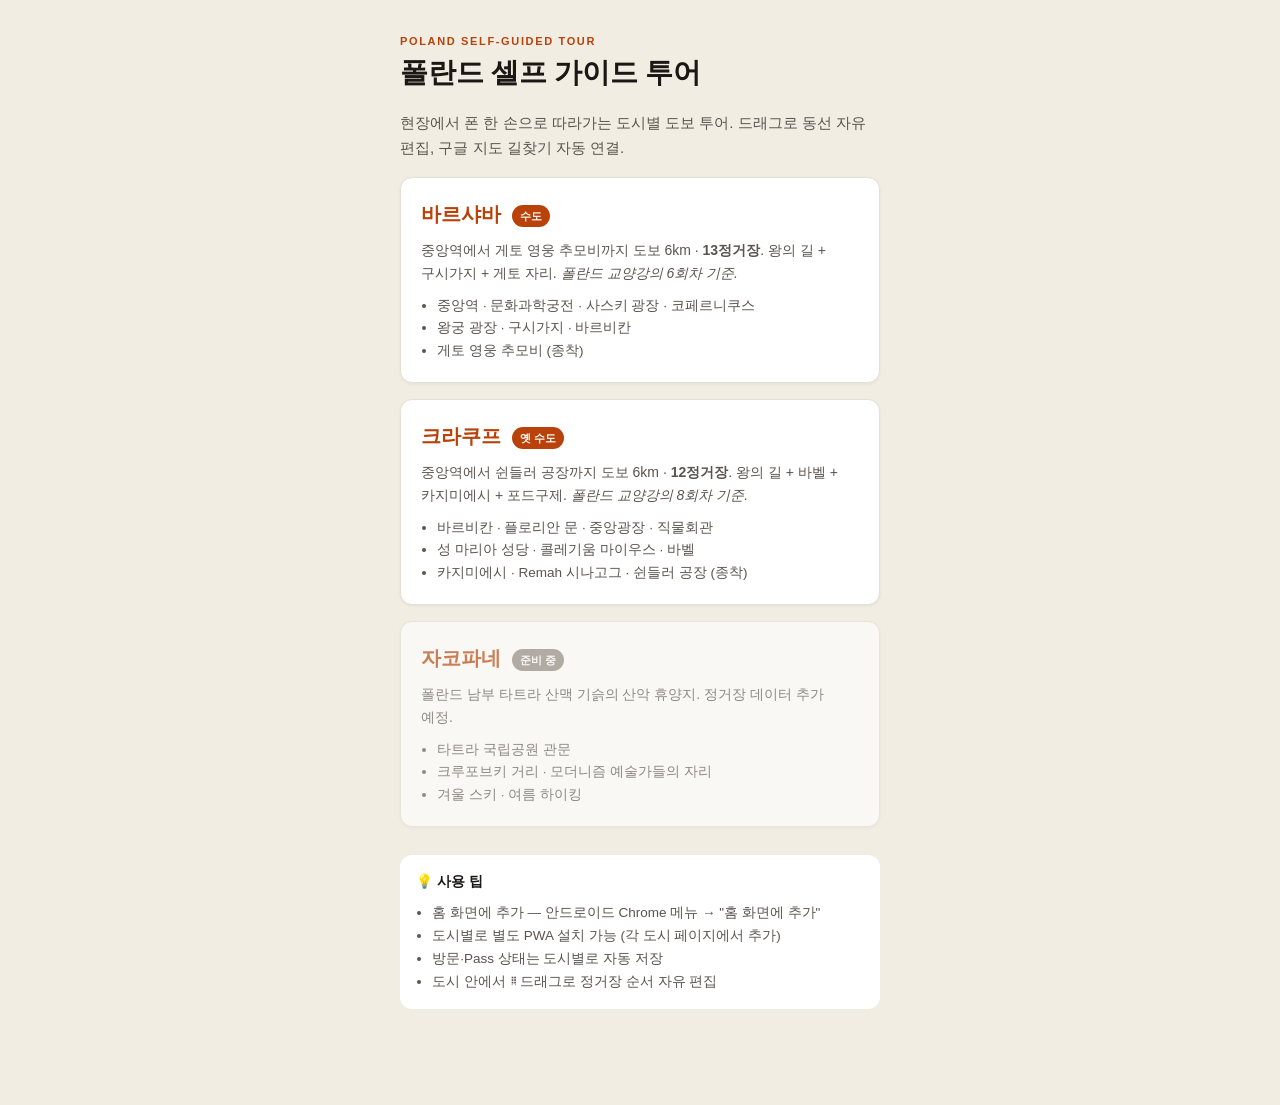
==== city/index.html @ 7bd55c39 "도시별 폴더 구조 + 크라쿠프 추가 + 시트 방문 버튼 A. v3 sheet 행에 방문 버튼 추가 (방문 | 패스 순)    - sheet-visit 버튼 추가, 클릭 시 본문 카" ====
<!DOCTYPE html>
<html lang="ko">
<head>
<meta charset="UTF-8">
<meta name="viewport" content="width=device-width, initial-scale=1, viewport-fit=cover">
<meta name="theme-color" content="#b8420a">
<title>폴란드 셀프 가이드 투어</title>
<meta name="description" content="폴란드 도시별 도보 가이드 투어 — 바르샤바, 크라쿠프, 자코파네.">
<link rel="stylesheet" href="../navi/assets/css/navi.css">
<link rel="apple-touch-icon" href="../navi/assets/icons/icon-192.png">
<link rel="icon" type="image/png" href="../navi/assets/icons/icon-192.png">
</head>
<body>

<div class="landing">
  <div style="font-size: 11px; letter-spacing: 0.15em; text-transform: uppercase; color: var(--accent); font-weight: 700;">Poland Self-Guided Tour</div>
  <h1>폴란드 셀프 가이드 투어</h1>
  <p class="lead">현장에서 폰 한 손으로 따라가는 도시별 도보 투어. 드래그로 동선 자유 편집, 구글 지도 길찾기 자동 연결.</p>

  <a class="version-card" href="warsaw/">
    <h3>바르샤바 <span class="tag">수도</span></h3>
    <p>중앙역에서 게토 영웅 추모비까지 도보 6km · <strong>13정거장</strong>. 왕의 길 + 구시가지 + 게토 자리. <em>폴란드 교양강의 6회차 기준.</em></p>
    <ul>
      <li>중앙역 · 문화과학궁전 · 사스키 광장 · 코페르니쿠스</li>
      <li>왕궁 광장 · 구시가지 · 바르비칸</li>
      <li>게토 영웅 추모비 (종착)</li>
    </ul>
  </a>

  <a class="version-card" href="krakow/">
    <h3>크라쿠프 <span class="tag">옛 수도</span></h3>
    <p>중앙역에서 쉰들러 공장까지 도보 6km · <strong>12정거장</strong>. 왕의 길 + 바벨 + 카지미에시 + 포드구제. <em>폴란드 교양강의 8회차 기준.</em></p>
    <ul>
      <li>바르비칸 · 플로리안 문 · 중앙광장 · 직물회관</li>
      <li>성 마리아 성당 · 콜레기움 마이우스 · 바벨</li>
      <li>카지미에시 · Remah 시나고그 · 쉰들러 공장 (종착)</li>
    </ul>
  </a>

  <a class="version-card" href="zakopane/" style="opacity: 0.65;">
    <h3>자코파네 <span class="tag" style="background: var(--ink-mute);">준비 중</span></h3>
    <p>폴란드 남부 타트라 산맥 기슭의 산악 휴양지. 정거장 데이터 추가 예정.</p>
    <ul>
      <li>타트라 국립공원 관문</li>
      <li>크루포브키 거리 · 모더니즘 예술가들의 자리</li>
      <li>겨울 스키 · 여름 하이킹</li>
    </ul>
  </a>

  <div style="margin-top: 28px; padding: 16px; background: var(--bg-card); border-radius: var(--radius); font-size: 13.5px; color: var(--ink-soft); line-height: 1.7;">
    <strong style="color: var(--ink);">💡 사용 팁</strong>
    <ul style="margin: 8px 0 0; padding-left: 1.2em;">
      <li>홈 화면에 추가 — 안드로이드 Chrome 메뉴 → "홈 화면에 추가"</li>
      <li>도시별로 별도 PWA 설치 가능 (각 도시 페이지에서 추가)</li>
      <li>방문·Pass 상태는 도시별로 자동 저장</li>
      <li>도시 안에서 ⠿ 드래그로 정거장 순서 자유 편집</li>
    </ul>
  </div>
</div>

</body>
</html>
---- navi/assets/css/navi.css ----
/* ============================================================
   바르샤바 투어 NAVI — 모바일 우선
   ============================================================ */

:root {
  --bg:        #faf8f3;
  --bg-card:   #ffffff;
  --bg-walk:   #f1ede2;
  --bg-tram:   #fff4e1;
  --ink:       #1a1714;
  --ink-soft:  #5b5450;
  --ink-mute:  #908882;
  --line:      #e6e0d4;
  --accent:    #b8420a;
  --accent-soft: #d97350;
  --visited:   #4a7c4e;
  --visited-bg: #e8f1e9;
  --shadow-sm: 0 1px 3px rgba(0,0,0,0.06);
  --shadow-md: 0 4px 14px rgba(0,0,0,0.08);
  --radius:    12px;
  --font-serif: ui-serif, Georgia, 'Iowan Old Style', 'Apple Garamond', serif;
  --font-sans: -apple-system, BlinkMacSystemFont, 'Pretendard', 'Apple SD Gothic Neo', 'Segoe UI', sans-serif;
  --bottom-nav-h: 64px;
}

@media (prefers-color-scheme: dark) {
  :root {
    --bg:        #16130f;
    --bg-card:   #211c17;
    --bg-walk:   #2a241c;
    --bg-tram:   #322820;
    --ink:       #f0e9dc;
    --ink-soft:  #b8aea0;
    --ink-mute:  #807870;
    --line:      #3a3128;
    --accent:    #ff8e5c;
    --accent-soft: #d97350;
    --visited:   #88c08c;
    --visited-bg: #1e2a1f;
    --shadow-sm: 0 1px 3px rgba(0,0,0,0.4);
    --shadow-md: 0 4px 14px rgba(0,0,0,0.5);
  }
}

* { box-sizing: border-box; -webkit-tap-highlight-color: transparent; }

html, body {
  margin: 0; padding: 0;
  background: var(--bg);
  color: var(--ink);
  font-family: var(--font-sans);
  font-size: 16px;
  line-height: 1.65;
  word-break: keep-all;
  overflow-wrap: break-word;
}

body {
  padding-bottom: calc(var(--bottom-nav-h) + env(safe-area-inset-bottom));
}

a { color: var(--accent); text-decoration: none; }
a:active { opacity: 0.6; }

/* ====== Header ====== */
.tour-header {
  padding: 24px 20px 16px;
  background: linear-gradient(180deg, var(--bg-card) 0%, var(--bg) 100%);
  border-bottom: 1px solid var(--line);
}
.tour-header .kicker {
  font-size: 11px; letter-spacing: 0.15em; text-transform: uppercase;
  color: var(--accent); font-weight: 700;
}
.tour-header h1 {
  font-family: var(--font-serif);
  font-size: 26px; line-height: 1.25;
  margin: 8px 0 8px;
}
.tour-header .subtitle {
  font-size: 14px; color: var(--ink-soft); margin: 0;
}
.tour-meta {
  display: grid; grid-template-columns: repeat(3, 1fr); gap: 8px;
  margin-top: 16px;
}
.tour-meta .item {
  background: var(--bg-card); padding: 10px 8px;
  border-radius: 8px; text-align: center;
  border: 1px solid var(--line);
}
.tour-meta .val { font-size: 16px; font-weight: 700; color: var(--accent); }
.tour-meta .key { font-size: 11px; color: var(--ink-mute); }

/* ====== Ticket Guide (펼침 카드) ====== */
.ticket-card {
  margin: 0;
  background: var(--bg-card);
  border-bottom: 1px solid var(--line);
}
.ticket-card summary {
  list-style: none;
  cursor: pointer;
  padding: 14px 20px;
  font-size: 14px; font-weight: 600;
  display: flex; align-items: center; gap: 8px;
  color: var(--ink);
  user-select: none;
}
.ticket-card summary::-webkit-details-marker { display: none; }
.ticket-card summary::after {
  content: '▾';
  margin-left: auto;
  color: var(--ink-mute);
  transition: transform 0.2s;
}
.ticket-card[open] summary::after { transform: rotate(180deg); }
.ticket-card .ticket-body {
  padding: 0 20px 20px;
  font-size: 13.5px;
  color: var(--ink-soft);
  line-height: 1.7;
}
.ticket-card .ticket-body table {
  width: 100%; border-collapse: collapse;
  margin: 8px 0 12px;
  font-size: 13px;
}
.ticket-card .ticket-body th,
.ticket-card .ticket-body td {
  text-align: left; padding: 6px 4px;
  border-bottom: 1px solid var(--line);
}
.ticket-card .ticket-body th {
  color: var(--ink-mute); font-size: 11px;
  text-transform: uppercase; letter-spacing: 0.05em;
}
.ticket-card .ticket-body td strong { color: var(--ink); }
.ticket-card .ticket-body .price { font-weight: 700; color: var(--accent); white-space: nowrap; }
.ticket-card .ticket-body h4 {
  font-size: 14px; margin: 14px 0 6px;
  color: var(--ink);
}
.ticket-card .ticket-body ul { margin: 6px 0; padding-left: 1.2em; }
.ticket-card .warning {
  background: var(--bg-tram);
  border-left: 3px solid var(--accent);
  padding: 8px 12px;
  margin: 10px 0;
  font-size: 13px;
  border-radius: 0 6px 6px 0;
}

/* ====== Progress Bar ====== */
.progress-bar {
  position: sticky; top: 0; z-index: 50;
  background: var(--bg);
  padding: 8px 12px 8px 16px;
  border-bottom: 1px solid var(--line);
  display: flex; align-items: center; gap: 8px;
  font-size: 13px;
}
.progress-bar .btn-scroll-top,
.progress-bar .btn-reset-order {
  flex: 0 0 auto;
  min-width: 32px; height: 32px;
  border: 1px solid var(--line);
  background: var(--bg-card);
  color: var(--ink);
  border-radius: 8px;
  font-size: 14px;
  cursor: pointer;
  display: inline-flex; align-items: center; justify-content: center;
  padding: 0 8px;
  font-family: inherit;
}
.progress-bar .btn-scroll-top:active,
.progress-bar .btn-reset-order:active { opacity: 0.55; }
.progress-bar .track {
  flex: 1; height: 6px; background: var(--line);
  border-radius: 999px; overflow: hidden;
}
.progress-bar .fill {
  height: 100%; background: var(--accent); width: 0%;
  transition: width 0.3s ease;
}
.progress-bar .count { color: var(--ink-soft); font-variant-numeric: tabular-nums; }

/* ====== Overview Map (v1) ====== */
.overview-map {
  height: 260px;
  margin: 16px 0;
  border-top: 1px solid var(--line);
  border-bottom: 1px solid var(--line);
}
.overview-map .leaflet-container { background: var(--bg); }

/* ====== Stops ====== */
main { padding: 0; }
.stops { display: flex; flex-direction: column; }

.stop {
  background: var(--bg-card);
  border-top: 1px solid var(--line);
  scroll-margin-top: 56px;
  transition: background 0.3s ease;
}
.stop.visited {
  background: var(--visited-bg);
}

.stop-photo {
  margin: 0; position: relative; aspect-ratio: 16 / 10;
  background: var(--line); overflow: hidden;
}
.stop-photo img {
  width: 100%; height: 100%; object-fit: cover; display: block;
}
.stop-photo .stop-num {
  position: absolute; top: 12px; left: 12px;
  background: var(--accent); color: white;
  font-weight: 700; font-size: 13px;
  padding: 6px 12px; border-radius: 999px;
  letter-spacing: 0.05em;
  box-shadow: var(--shadow-sm);
}
.stop.extension .stop-photo .stop-num { background: var(--ink-soft); }
.stop.terminus .stop-photo .stop-num { background: var(--visited); }

.stop-body { padding: 20px; }
.stop-time {
  font-size: 12px; color: var(--accent);
  font-weight: 600; letter-spacing: 0.05em;
  text-transform: uppercase;
}
.stop-body h2 {
  font-family: var(--font-serif);
  font-size: 22px; line-height: 1.3;
  margin: 4px 0 2px;
}
.stop-pl {
  font-style: italic; color: var(--ink-mute);
  font-size: 14px; margin-bottom: 14px;
}
.stop-body p { margin: 10px 0; font-size: 15.5px; }
.stop-body ul { margin: 8px 0; padding-left: 1.2em; font-size: 14.5px; color: var(--ink-soft); }
.stop-body strong { color: var(--ink); }

/* ====== Stop Actions ====== */
.stop-actions {
  display: flex; gap: 8px; margin-top: 18px;
  flex-wrap: wrap;
}
.stop-actions button,
.stop-actions a {
  flex: 1 1 auto;
  min-height: 44px;
  padding: 0 16px;
  border-radius: 10px;
  border: 1px solid var(--line);
  background: var(--bg);
  color: var(--ink);
  font-size: 14px; font-weight: 600;
  display: inline-flex; align-items: center; justify-content: center; gap: 6px;
  cursor: pointer;
  font-family: inherit;
}
.stop-actions .btn-directions {
  background: var(--accent); color: white; border-color: var(--accent);
  flex: 3 1 0;
  padding: 0 10px;
  font-size: 13px;
}
.stop-actions .btn-directions:active { background: var(--accent-soft); }
.stop-actions .btn-place {
  flex: 0 0 44px;
  min-width: 44px; padding: 0;
  font-size: 18px;
  text-decoration: none;
}
.stop-actions .btn-visit {
  background: var(--bg); color: var(--ink-soft);
  flex: 2 1 0;
  padding: 0 8px;
  font-size: 13px;
}
.stop-actions .btn-visit.checked {
  background: var(--visited); color: white; border-color: var(--visited);
}

/* ====== Walk Segment ====== */
.walk {
  background: var(--bg-walk);
  padding: 16px 20px;
  display: flex; gap: 12px; align-items: flex-start;
  font-size: 14px; color: var(--ink-soft);
  border-top: 1px solid var(--line);
}
.walk.tram { background: var(--bg-tram); }
.walk .arrow {
  flex: 0 0 auto;
  font-size: 20px; color: var(--accent); font-weight: 700;
}
.walk-content { flex: 1; min-width: 0; }
.walk-mode {
  display: inline-block;
  font-size: 12px; font-weight: 700;
  background: var(--accent); color: white;
  padding: 3px 9px; border-radius: 999px;
  margin-bottom: 6px;
  text-transform: uppercase; letter-spacing: 0.05em;
}
.walk.tram .walk-mode { background: #c87a1f; }
.walk-text { line-height: 1.55; }
.walk-text strong { color: var(--ink); }

/* iframe (v2) */
.walk-map {
  margin-top: 12px;
  border-radius: var(--radius); overflow: hidden;
  border: 1px solid var(--line);
}
.walk-map iframe {
  width: 100%; height: 260px; border: 0; display: block;
}

/* ====== Bottom Fixed Nav ====== */
.bottom-nav {
  position: fixed; left: 0; right: 0; bottom: 0; z-index: 100;
  height: calc(var(--bottom-nav-h) + env(safe-area-inset-bottom));
  padding-bottom: env(safe-area-inset-bottom);
  background: var(--bg-card);
  border-top: 1px solid var(--line);
  display: grid; grid-template-columns: 1fr auto 1fr;
  align-items: center;
  box-shadow: 0 -2px 12px rgba(0,0,0,0.06);
}
.bottom-nav button {
  height: var(--bottom-nav-h);
  background: transparent; border: 0;
  font-family: inherit; font-size: 13px; font-weight: 600;
  color: var(--ink); cursor: pointer;
  display: flex; flex-direction: column; align-items: center; justify-content: center; gap: 2px;
  padding: 0 12px;
}
.bottom-nav button:disabled { color: var(--ink-mute); opacity: 0.45; }
.bottom-nav button .label { font-size: 11px; color: var(--ink-mute); font-weight: 500; }
.bottom-nav button .target { font-size: 13px; }
.bottom-nav .center {
  text-align: center; font-variant-numeric: tabular-nums;
  font-size: 13px; color: var(--ink-soft);
  padding: 0 16px;
}
.bottom-nav .center .current { font-weight: 700; color: var(--accent); font-size: 18px; }

/* ====== Footer ====== */
.tour-footer {
  padding: 24px 20px;
  background: var(--bg);
  text-align: center;
  font-size: 13px; color: var(--ink-mute);
  border-top: 1px solid var(--line);
}

/* ====== Index (랜딩) ====== */
.landing { padding: 32px 20px; max-width: 520px; margin: 0 auto; }
.landing h1 {
  font-family: var(--font-serif);
  font-size: 28px; margin: 0 0 8px;
}
.landing .lead { color: var(--ink-soft); font-size: 15px; }
.version-card {
  display: block;
  margin: 16px 0;
  padding: 20px;
  background: var(--bg-card);
  border: 1px solid var(--line);
  border-radius: var(--radius);
  box-shadow: var(--shadow-sm);
  color: var(--ink);
}
.version-card:active { transform: scale(0.98); }
.version-card h3 {
  font-family: var(--font-serif);
  font-size: 20px; margin: 0 0 4px;
  color: var(--accent);
}
.version-card .tag {
  display: inline-block; font-size: 11px;
  background: var(--accent); color: white;
  padding: 2px 8px; border-radius: 999px;
  margin-left: 6px; vertical-align: middle;
}
.version-card p { margin: 8px 0 0; font-size: 14px; color: var(--ink-soft); }
.version-card ul { margin: 10px 0 0; padding-left: 1.2em; font-size: 13.5px; color: var(--ink-soft); }

/* ====== v3-Flex 전용 ====== */
.v3-stop { position: relative; }
.v3-stop .stop-toolbar {
  position: absolute; top: 8px; right: 8px;
  z-index: 10;
}
.v3-stop .btn-pass {
  height: 36px; padding: 0 12px;
  border-radius: 999px;
  background: rgba(0, 0, 0, 0.55);
  color: white;
  border: 0;
  font-size: 13px; font-weight: 600;
  cursor: pointer;
  font-family: inherit;
  box-shadow: 0 2px 6px rgba(0,0,0,0.2);
}
.v3-stop .btn-pass:active { opacity: 0.7; }
.v3-stop.passed {
  opacity: 0.55;
}
.v3-stop.passed .stop-photo img {
  filter: grayscale(1) brightness(0.85);
}
.v3-stop.passed .stop-body { color: var(--ink-mute); }
.v3-stop.passed .stop-body h2,
.v3-stop.passed .stop-body strong { color: var(--ink-mute); }
.v3-stop.passed .btn-pass {
  background: var(--accent);
}
.v3-stop.passed .btn-directions {
  background: var(--ink-mute); border-color: var(--ink-mute); opacity: 0.6;
}

/* Sortable 드래그 중 표시 */
.sortable-ghost { opacity: 0.4; background: var(--bg-walk) !important; }
.sortable-drag {
  box-shadow: 0 10px 30px rgba(0,0,0,0.35);
  border-radius: 10px;
  overflow: hidden;
}

/* 편집 시트 */
.btn-edit-sheet {
  flex: 0 0 auto;
  min-height: 32px; padding: 0 12px;
  border: 1px solid var(--accent);
  background: var(--accent);
  color: white;
  border-radius: 8px;
  font-size: 12.5px; font-weight: 600;
  cursor: pointer; font-family: inherit;
  white-space: nowrap;
}
.btn-edit-sheet:active { opacity: 0.7; }

/* Bottom Sheet — 화면 하단에서 슬라이드 업 (최상단 z-index) */
.edit-sheet {
  position: fixed;
  left: 0; right: 0; bottom: 0;
  z-index: 9999;
  background: var(--bg-card);
  border-top: 1px solid var(--line);
  border-radius: 18px 18px 0 0;
  box-shadow: 0 -10px 30px rgba(0,0,0,0.25);
  transform: translateY(100%);
  transition: transform 0.3s ease;
  max-height: 55vh;
  display: flex; flex-direction: column;
  padding: 0 16px;
  padding-bottom: env(safe-area-inset-bottom);
}
.edit-sheet.open {
  transform: translateY(0);
}

/* 시트 열린 동안 미니맵을 화면 상단에 고정 (Leaflet의 position: relative 덮어씀) */
.overview-map.floating {
  position: fixed !important;
  top: 0; left: 0; right: 0;
  z-index: 9998 !important;
  height: 40vh;
  background: var(--bg);
  border-bottom: 2px solid var(--line);
  box-shadow: 0 4px 12px rgba(0,0,0,0.15);
}
body.sheet-open {
  overflow: hidden;
  touch-action: none;
}
@media (min-width: 720px) {
  .overview-map.floating {
    left: 50%;
    transform: translateX(-50%);
    width: 100%; max-width: 640px;
  }
}
.edit-sheet::before {
  content: '';
  display: block;
  width: 40px; height: 4px;
  background: var(--line);
  border-radius: 2px;
  margin: 8px auto;
  flex: 0 0 auto;
}
.edit-sheet .sheet-help {
  font-size: 12px; color: var(--ink-soft);
  padding: 4px 0 10px;
  line-height: 1.55;
  flex: 0 0 auto;
}
.sheet-list {
  display: flex; flex-direction: column;
  gap: 4px;
  flex: 1 1 auto;
  overflow-y: auto;
  padding-bottom: 8px;
  -webkit-overflow-scrolling: touch;
}
@media (min-width: 720px) {
  .edit-sheet {
    left: 50%; right: auto;
    width: 100%; max-width: 640px;
    transform: translate(-50%, 100%);
  }
  .edit-sheet.open { transform: translate(-50%, 0); }
}
.sheet-row {
  display: flex; align-items: center; gap: 10px;
  padding: 8px 10px;
  background: var(--bg);
  border: 1px solid var(--line);
  border-radius: 8px;
  font-size: 14px;
  user-select: none;
  touch-action: pan-y;
}
.sheet-row.passed { opacity: 0.45; background: var(--bg-walk); }
.sheet-row.passed .sheet-num { color: var(--ink-mute); }
.sheet-row.passed .sheet-name { text-decoration: line-through; color: var(--ink-mute); }
.sheet-handle {
  flex: 0 0 auto;
  width: 32px; height: 32px;
  display: flex; align-items: center; justify-content: center;
  font-size: 18px; color: var(--ink-mute);
  cursor: grab;
  touch-action: none;
  border-radius: 6px;
}
.sheet-handle:active { background: var(--line); cursor: grabbing; }
.sheet-num {
  flex: 0 0 auto;
  min-width: 30px;
  font-weight: 700; color: var(--accent);
  font-variant-numeric: tabular-nums;
  text-align: center;
}
.sheet-name {
  flex: 1; min-width: 0;
  overflow: hidden; text-overflow: ellipsis; white-space: nowrap;
  color: var(--ink);
}
.sheet-visit,
.sheet-pass {
  flex: 0 0 auto;
  width: 32px; height: 32px;
  border: 1px solid var(--line);
  background: var(--bg-card);
  color: var(--ink-soft);
  border-radius: 6px;
  cursor: pointer;
  font-family: inherit; font-size: 14px;
}
.sheet-row.visited .sheet-visit { background: var(--visited); color: white; border-color: var(--visited); }
.sheet-row.passed .sheet-pass { background: var(--accent); color: white; border-color: var(--accent); }
.sheet-row.passed .sheet-visit { opacity: 0.4; pointer-events: none; }
.btn-close-sheet {
  width: 100%;
  margin: 10px 0;
  padding: 12px;
  border: 1px solid var(--line);
  background: var(--bg);
  color: var(--ink);
  border-radius: 8px;
  font-size: 13px; font-weight: 600;
  cursor: pointer; font-family: inherit;
  flex: 0 0 auto;
}
/* 시트가 떠 있을 때 본문 위 어둡게 (미니맵·시트 사이 빈 곳) */
.sheet-backdrop {
  position: fixed; inset: 0;
  background: rgba(0,0,0,0);
  z-index: 9997;
  pointer-events: none;
  transition: background 0.3s ease;
}
.sheet-backdrop.open {
  background: rgba(0,0,0,0.4);
  pointer-events: auto;
}

/* v3-walk: 도보 문구 없는 임베드만 */
.v3-walk {
  padding: 12px 16px;
  background: var(--bg-walk);
}
.v3-walk .walk-content { display: block; }
.v3-walk .walk-label {
  display: inline-block;
  font-size: 12px; font-weight: 700;
  background: var(--accent); color: white;
  padding: 3px 10px; border-radius: 999px;
  margin-bottom: 8px;
  letter-spacing: 0.05em;
  font-variant-numeric: tabular-nums;
}
.v3-walk .walk-map {
  border-radius: var(--radius);
  overflow: hidden;
  border: 1px solid var(--line);
}
.v3-walk .walk-map iframe {
  width: 100%; height: 300px; border: 0; display: block;
}

/* ====== Tablet+ (단순화: 모바일 폭 유지, 양옆 여백) ====== */
@media (min-width: 720px) {
  body > .tour-header,
  body > .progress-bar,
  body > main,
  body > .tour-footer {
    max-width: 640px;
    margin-left: auto;
    margin-right: auto;
  }
  body { background: var(--bg-walk); }
  main { background: var(--bg); }
  .tour-header { background: var(--bg-card); }
  .bottom-nav {
    left: 50%; right: auto;
    transform: translateX(-50%);
    width: 100%; max-width: 640px;
  }
}
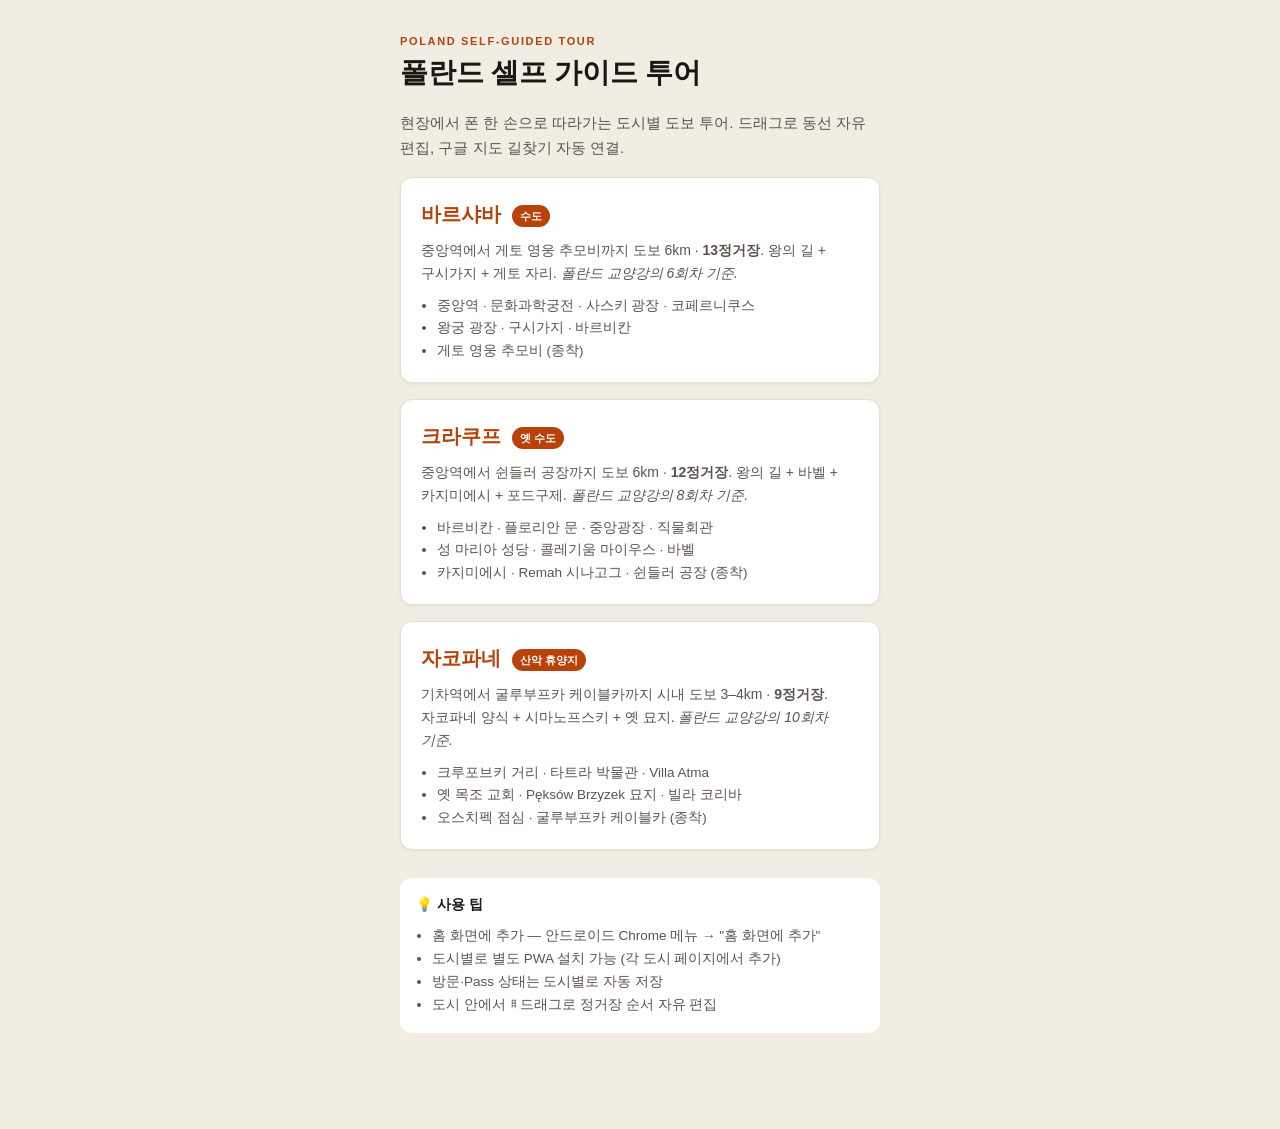
==== commit 51bf4305: "자코파네 가이드 투어 추가 — 9정거장 시내 도보 - city/zakopane.html: krakow/warsaw 동일 구조의 본 페이지 - city/zakopane/stops-d" ====
--- a/city/index.html
+++ b/city/index.html
@@ -7,6 +7,7 @@
 <title>폴란드 셀프 가이드 투어</title>
 <meta name="description" content="폴란드 도시별 도보 가이드 투어 — 바르샤바, 크라쿠프, 자코파네.">
 <link rel="stylesheet" href="../navi/assets/css/navi.css">
+<link rel="manifest" href="../manifest.json">
 <link rel="apple-touch-icon" href="../navi/assets/icons/icon-192.png">
 <link rel="icon" type="image/png" href="../navi/assets/icons/icon-192.png">
 </head>
@@ -17,7 +18,7 @@
   <h1>폴란드 셀프 가이드 투어</h1>
   <p class="lead">현장에서 폰 한 손으로 따라가는 도시별 도보 투어. 드래그로 동선 자유 편집, 구글 지도 길찾기 자동 연결.</p>
 
-  <a class="version-card" href="warsaw/">
+  <a class="version-card" href="warsaw.html">
     <h3>바르샤바 <span class="tag">수도</span></h3>
     <p>중앙역에서 게토 영웅 추모비까지 도보 6km · <strong>13정거장</strong>. 왕의 길 + 구시가지 + 게토 자리. <em>폴란드 교양강의 6회차 기준.</em></p>
     <ul>
@@ -27,7 +28,7 @@
     </ul>
   </a>
 
-  <a class="version-card" href="krakow/">
+  <a class="version-card" href="krakow.html">
     <h3>크라쿠프 <span class="tag">옛 수도</span></h3>
     <p>중앙역에서 쉰들러 공장까지 도보 6km · <strong>12정거장</strong>. 왕의 길 + 바벨 + 카지미에시 + 포드구제. <em>폴란드 교양강의 8회차 기준.</em></p>
     <ul>
@@ -37,13 +38,13 @@
     </ul>
   </a>
 
-  <a class="version-card" href="zakopane/" style="opacity: 0.65;">
-    <h3>자코파네 <span class="tag" style="background: var(--ink-mute);">준비 중</span></h3>
-    <p>폴란드 남부 타트라 산맥 기슭의 산악 휴양지. 정거장 데이터 추가 예정.</p>
+  <a class="version-card" href="zakopane.html">
+    <h3>자코파네 <span class="tag">산악 휴양지</span></h3>
+    <p>기차역에서 굴루부프카 케이블카까지 시내 도보 3–4km · <strong>9정거장</strong>. 자코파네 양식 + 시마노프스키 + 옛 묘지. <em>폴란드 교양강의 10회차 기준.</em></p>
     <ul>
-      <li>타트라 국립공원 관문</li>
-      <li>크루포브키 거리 · 모더니즘 예술가들의 자리</li>
-      <li>겨울 스키 · 여름 하이킹</li>
+      <li>크루포브키 거리 · 타트라 박물관 · Villa Atma</li>
+      <li>옛 목조 교회 · Pęksów Brzyzek 묘지 · 빌라 코리바</li>
+      <li>오스치펙 점심 · 굴루부프카 케이블카 (종착)</li>
     </ul>
   </a>
 
@@ -58,5 +59,12 @@
   </div>
 </div>
 
+<script>
+  if ('serviceWorker' in navigator) {
+    window.addEventListener('load', () => {
+      navigator.serviceWorker.register('../sw.js', { scope: '/poland-tour/' }).catch((e) => console.warn('SW failed:', e));
+    });
+  }
+</script>
 </body>
 </html>
